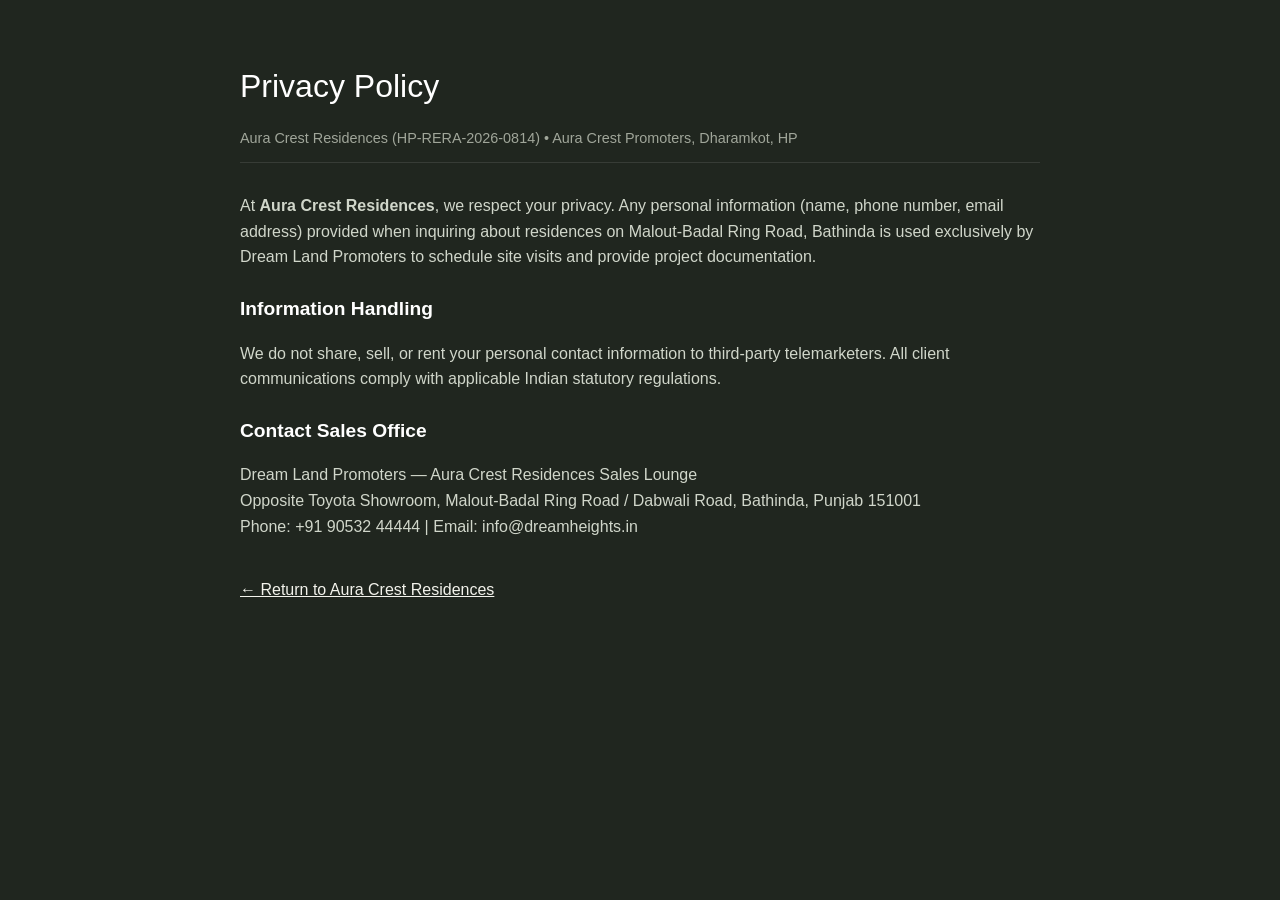
==== privacy.html @ 20ea72bb "feat: authentic luxury architectural residence platform with shifted palette and decoupled assets" ====
<!DOCTYPE html>
<html lang="en">
<head>
  <meta charset="utf-8"/>
  <meta name="viewport" content="width=device-width, initial-scale=1"/>
  <title>Privacy Policy | Aura Crest Residences Bathinda</title>
  <style>
    body { font-family: -apple-system, BlinkMacSystemFont, "Segoe UI", Roboto, sans-serif; background: #20261f; color: #f3f3ec; line-height: 1.6; padding: 40px 20px; max-width: 800px; margin: 0 auto; }
    h1 { color: #fff; font-size: 2rem; margin-bottom: 8px; font-weight: 500; }
    p.sub { color: #a0a69a; font-size: 0.9rem; margin-bottom: 30px; border-bottom: 1px solid rgba(255,255,255,0.1); padding-bottom: 12px; }
    h2 { color: #fff; font-size: 1.2rem; margin-top: 24px; margin-bottom: 8px; }
    p { margin-bottom: 14px; color: #d0d6ca; }
    a.back { display: inline-block; margin-top: 24px; color: #f3f3ec; text-decoration: underline; }
    #cursor-canvas {
      position: fixed !important;
      top: 0 !important;
      left: 0 !important;
      width: 100vw !important;
      height: 100vh !important;
      pointer-events: none !important;
      z-index: 2147483647 !important;
      mix-blend-mode: difference !important;
      display: block !important;
      will-change: transform;
      transform: translateZ(0);
    }
    @media (min-width: 769px) {
      html.has-custom-cursor,
      html.has-custom-cursor body,
      html.has-custom-cursor a,
      html.has-custom-cursor button { cursor: none !important; }
    }
  </style>
</head>
<body>
  <canvas id="cursor-canvas" class="reggae-cursor-canvas js-canvas"></canvas>
  <h1>Privacy Policy</h1>
  <p class="sub">Aura Crest Residences (HP-RERA-2026-0814) • Aura Crest Promoters, Dharamkot, HP</p>
  <p>At <strong>Aura Crest Residences</strong>, we respect your privacy. Any personal information (name, phone number, email address) provided when inquiring about residences on Malout-Badal Ring Road, Bathinda is used exclusively by Dream Land Promoters to schedule site visits and provide project documentation.</p>
  <h2>Information Handling</h2>
  <p>We do not share, sell, or rent your personal contact information to third-party telemarketers. All client communications comply with applicable Indian statutory regulations.</p>
  <h2>Contact Sales Office</h2>
  <p>Dream Land Promoters — Aura Crest Residences Sales Lounge<br>Opposite Toyota Showroom, Malout-Badal Ring Road / Dabwali Road, Bathinda, Punjab 151001<br>Phone: +91 90532 44444 | Email: info@dreamheights.in</p>
  <a href="/" class="back">← Return to Aura Crest Residences</a>
  <script src="/js/gsap.min.js"></script>
  <script src="/js/cursor.js"></script>
</body>
</html>
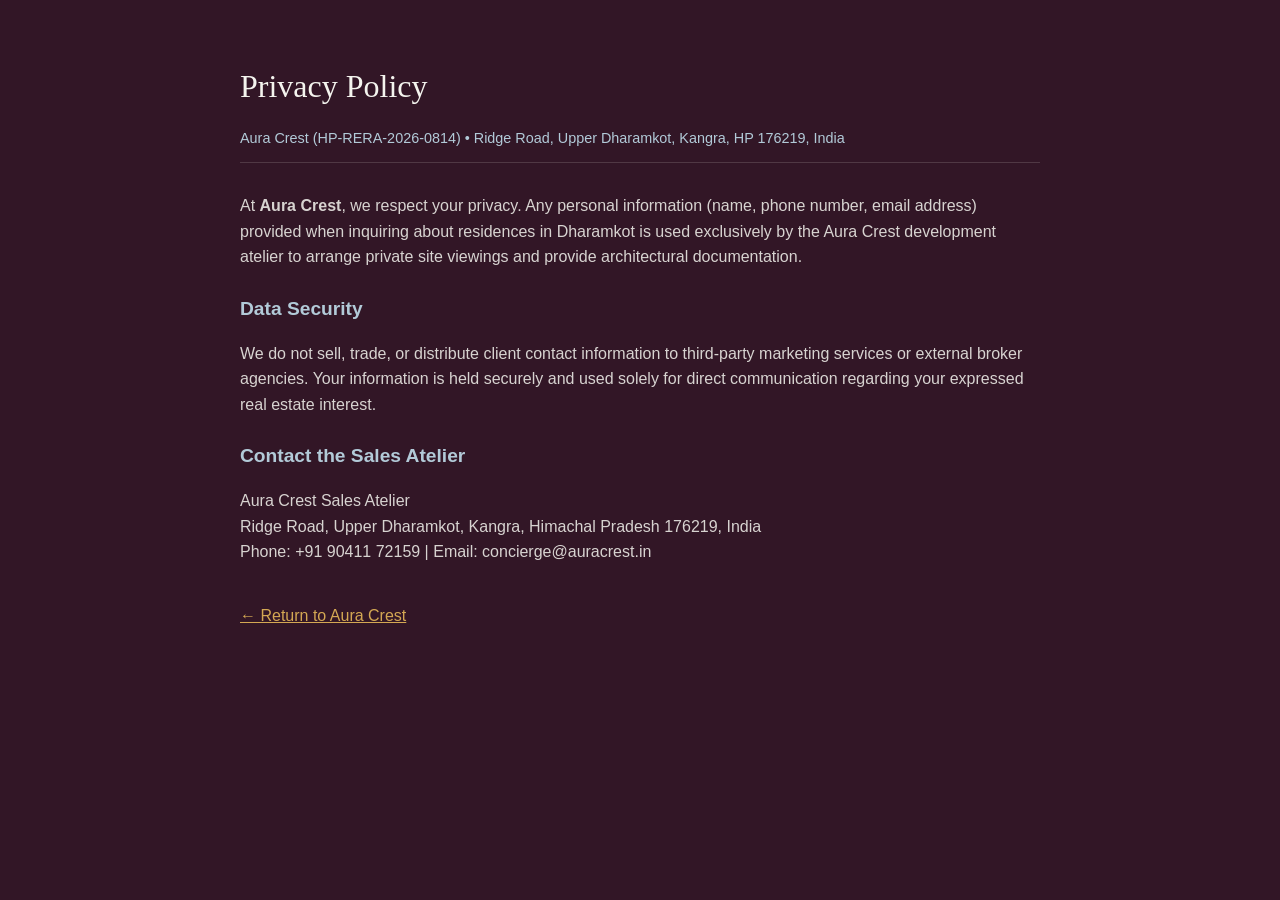
==== commit 225173bf: "feat(brand): shorten logo to Aura Crest, deploy authentic alpha WebP botanical loops & audit color p" ====
--- a/privacy.html
+++ b/privacy.html
@@ -3,46 +3,24 @@
 <head>
   <meta charset="utf-8"/>
   <meta name="viewport" content="width=device-width, initial-scale=1"/>
-  <title>Privacy Policy | Aura Crest Residences Bathinda</title>
+  <title>Privacy Policy | Aura Crest Dharamkot</title>
   <style>
-    body { font-family: -apple-system, BlinkMacSystemFont, "Segoe UI", Roboto, sans-serif; background: #20261f; color: #f3f3ec; line-height: 1.6; padding: 40px 20px; max-width: 800px; margin: 0 auto; }
-    h1 { color: #fff; font-size: 2rem; margin-bottom: 8px; font-weight: 500; }
-    p.sub { color: #a0a69a; font-size: 0.9rem; margin-bottom: 30px; border-bottom: 1px solid rgba(255,255,255,0.1); padding-bottom: 12px; }
-    h2 { color: #fff; font-size: 1.2rem; margin-top: 24px; margin-bottom: 8px; }
-    p { margin-bottom: 14px; color: #d0d6ca; }
-    a.back { display: inline-block; margin-top: 24px; color: #f3f3ec; text-decoration: underline; }
-    #cursor-canvas {
-      position: fixed !important;
-      top: 0 !important;
-      left: 0 !important;
-      width: 100vw !important;
-      height: 100vh !important;
-      pointer-events: none !important;
-      z-index: 2147483647 !important;
-      mix-blend-mode: difference !important;
-      display: block !important;
-      will-change: transform;
-      transform: translateZ(0);
-    }
-    @media (min-width: 769px) {
-      html.has-custom-cursor,
-      html.has-custom-cursor body,
-      html.has-custom-cursor a,
-      html.has-custom-cursor button { cursor: none !important; }
-    }
+    body { font-family: -apple-system, BlinkMacSystemFont, "Segoe UI", Roboto, sans-serif; background: #321626; color: #f4f4ee; line-height: 1.6; padding: 40px 20px; max-width: 800px; margin: 0 auto; }
+    h1 { color: #f4f4ee; font-size: 2rem; margin-bottom: 8px; font-weight: 500; font-family: 'ambroise-francois-std', serif; }
+    p.sub { color: #b2cad8; font-size: 0.9rem; margin-bottom: 30px; border-bottom: 1px solid rgba(244,244,238,0.15); padding-bottom: 12px; }
+    h2 { color: #b2cad8; font-size: 1.2rem; margin-top: 24px; margin-bottom: 8px; }
+    p { margin-bottom: 14px; color: #f4f4eed9; }
+    a.back { display: inline-block; margin-top: 24px; color: #d4a853; text-decoration: underline; }
   </style>
 </head>
 <body>
-  <canvas id="cursor-canvas" class="reggae-cursor-canvas js-canvas"></canvas>
   <h1>Privacy Policy</h1>
-  <p class="sub">Aura Crest Residences (HP-RERA-2026-0814) • Aura Crest Promoters, Dharamkot, HP</p>
-  <p>At <strong>Aura Crest Residences</strong>, we respect your privacy. Any personal information (name, phone number, email address) provided when inquiring about residences on Malout-Badal Ring Road, Bathinda is used exclusively by Dream Land Promoters to schedule site visits and provide project documentation.</p>
-  <h2>Information Handling</h2>
-  <p>We do not share, sell, or rent your personal contact information to third-party telemarketers. All client communications comply with applicable Indian statutory regulations.</p>
-  <h2>Contact Sales Office</h2>
-  <p>Dream Land Promoters — Aura Crest Residences Sales Lounge<br>Opposite Toyota Showroom, Malout-Badal Ring Road / Dabwali Road, Bathinda, Punjab 151001<br>Phone: +91 90532 44444 | Email: info@dreamheights.in</p>
-  <a href="/" class="back">← Return to Aura Crest Residences</a>
-  <script src="/js/gsap.min.js"></script>
-  <script src="/js/cursor.js"></script>
+  <p class="sub">Aura Crest (HP-RERA-2026-0814) • Ridge Road, Upper Dharamkot, Kangra, HP 176219, India</p>
+  <p>At <strong>Aura Crest</strong>, we respect your privacy. Any personal information (name, phone number, email address) provided when inquiring about residences in Dharamkot is used exclusively by the Aura Crest development atelier to arrange private site viewings and provide architectural documentation.</p>
+  <h2>Data Security</h2>
+  <p>We do not sell, trade, or distribute client contact information to third-party marketing services or external broker agencies. Your information is held securely and used solely for direct communication regarding your expressed real estate interest.</p>
+  <h2>Contact the Sales Atelier</h2>
+  <p>Aura Crest Sales Atelier<br>Ridge Road, Upper Dharamkot, Kangra, Himachal Pradesh 176219, India<br>Phone: +91 90411 72159 | Email: concierge@auracrest.in</p>
+  <a href="/" class="back">← Return to Aura Crest</a>
 </body>
-</html>
+</html>
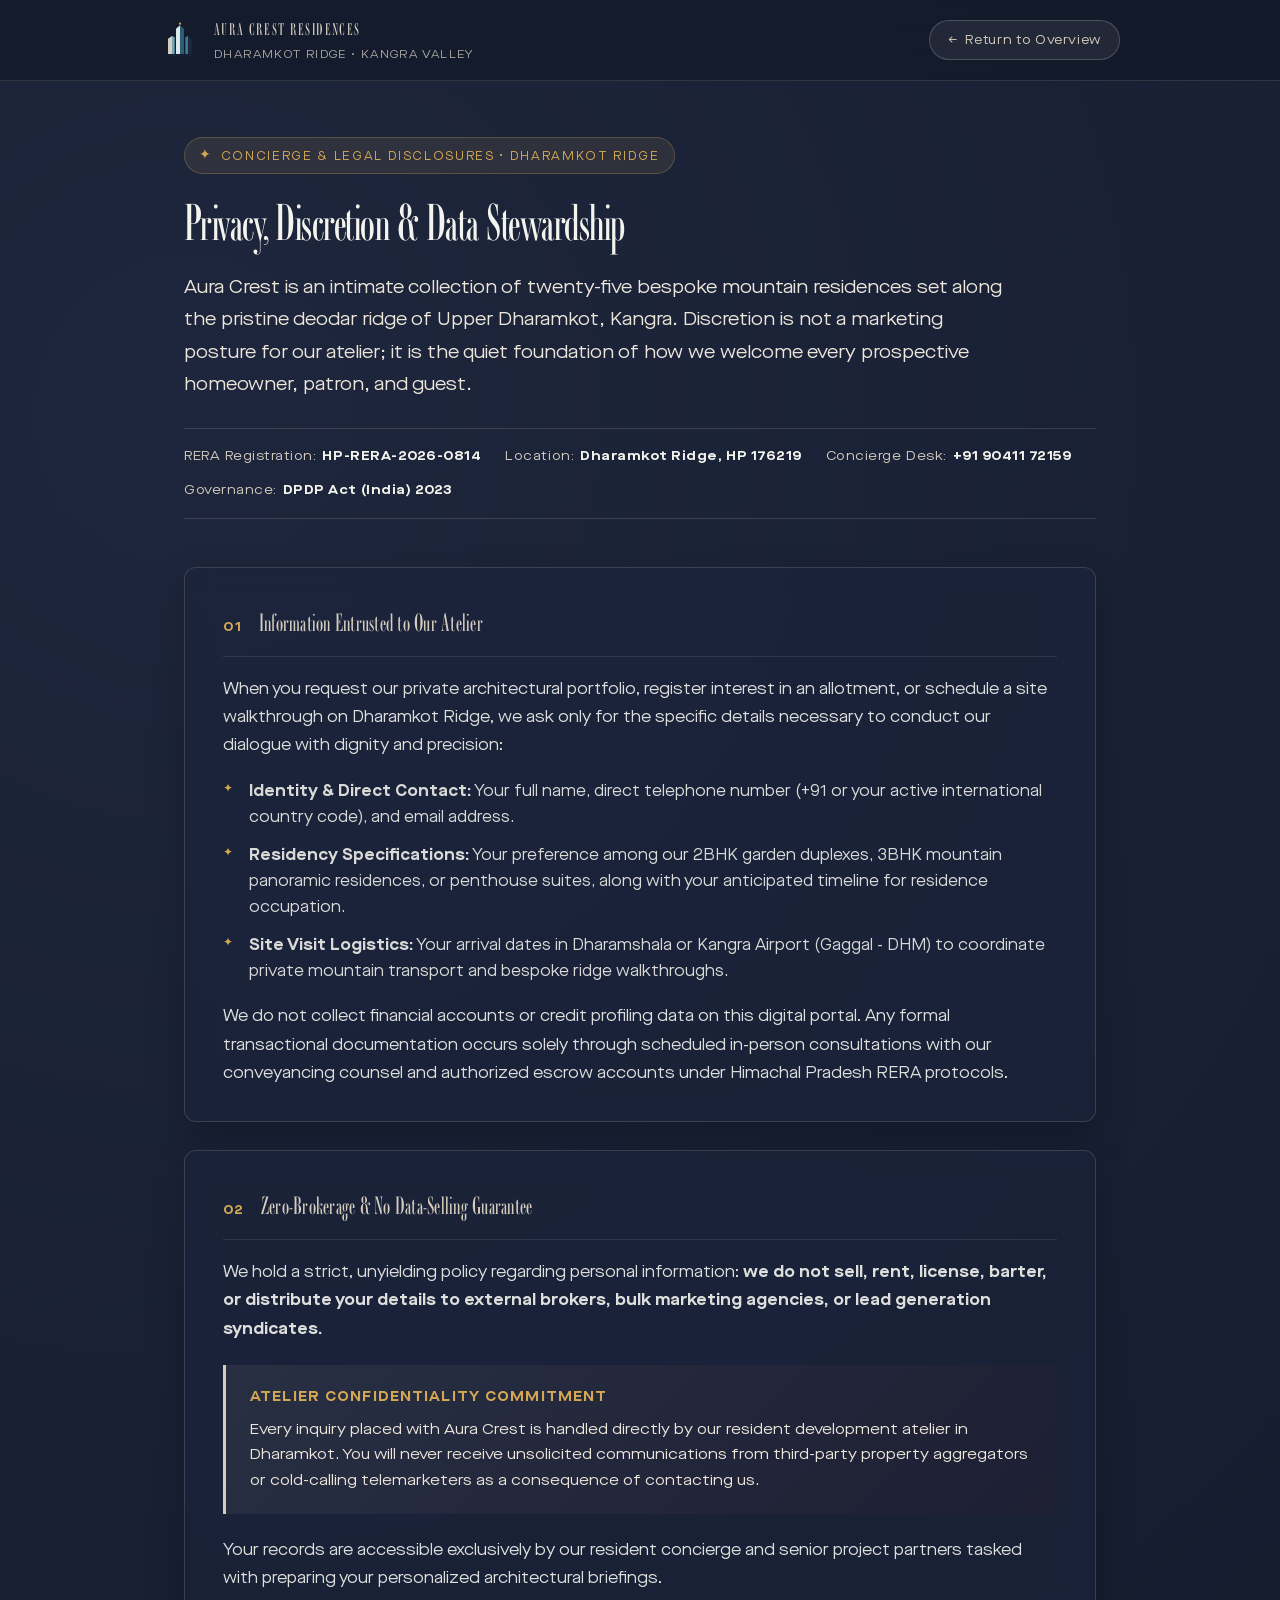
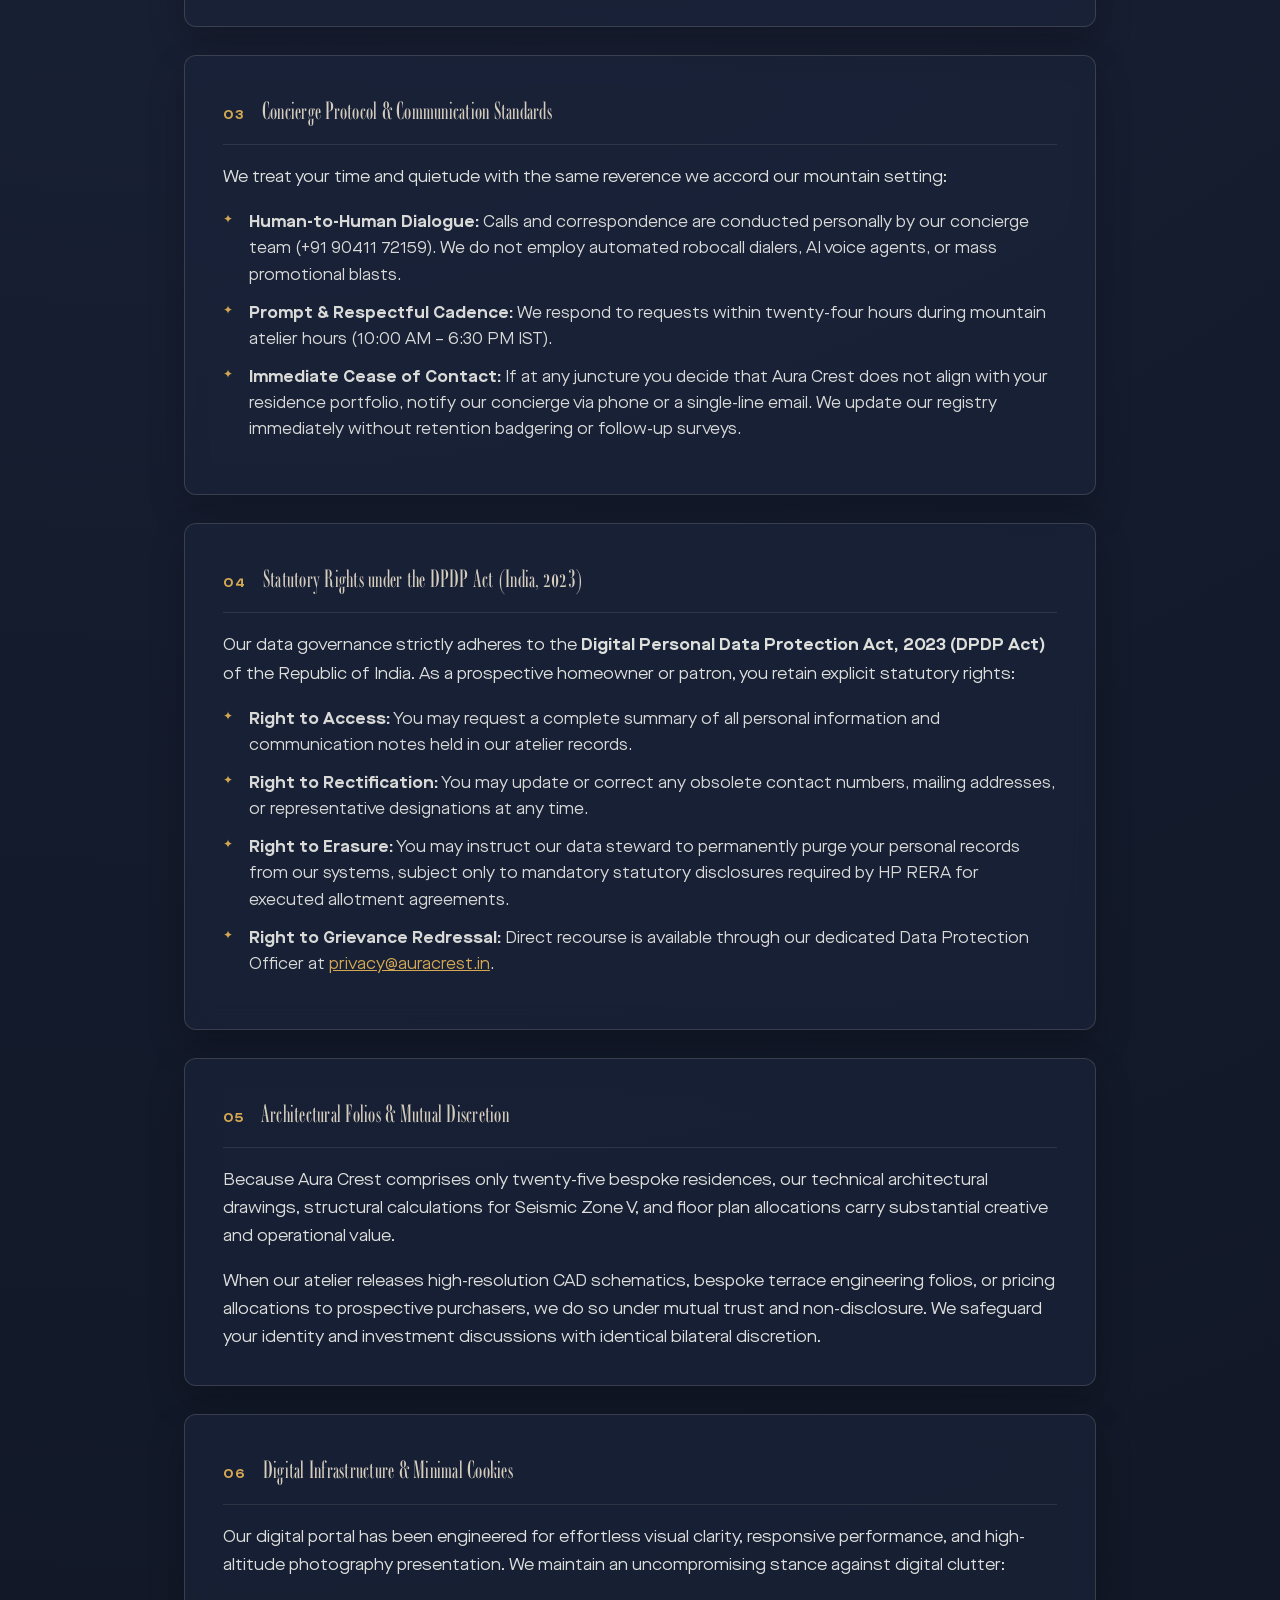
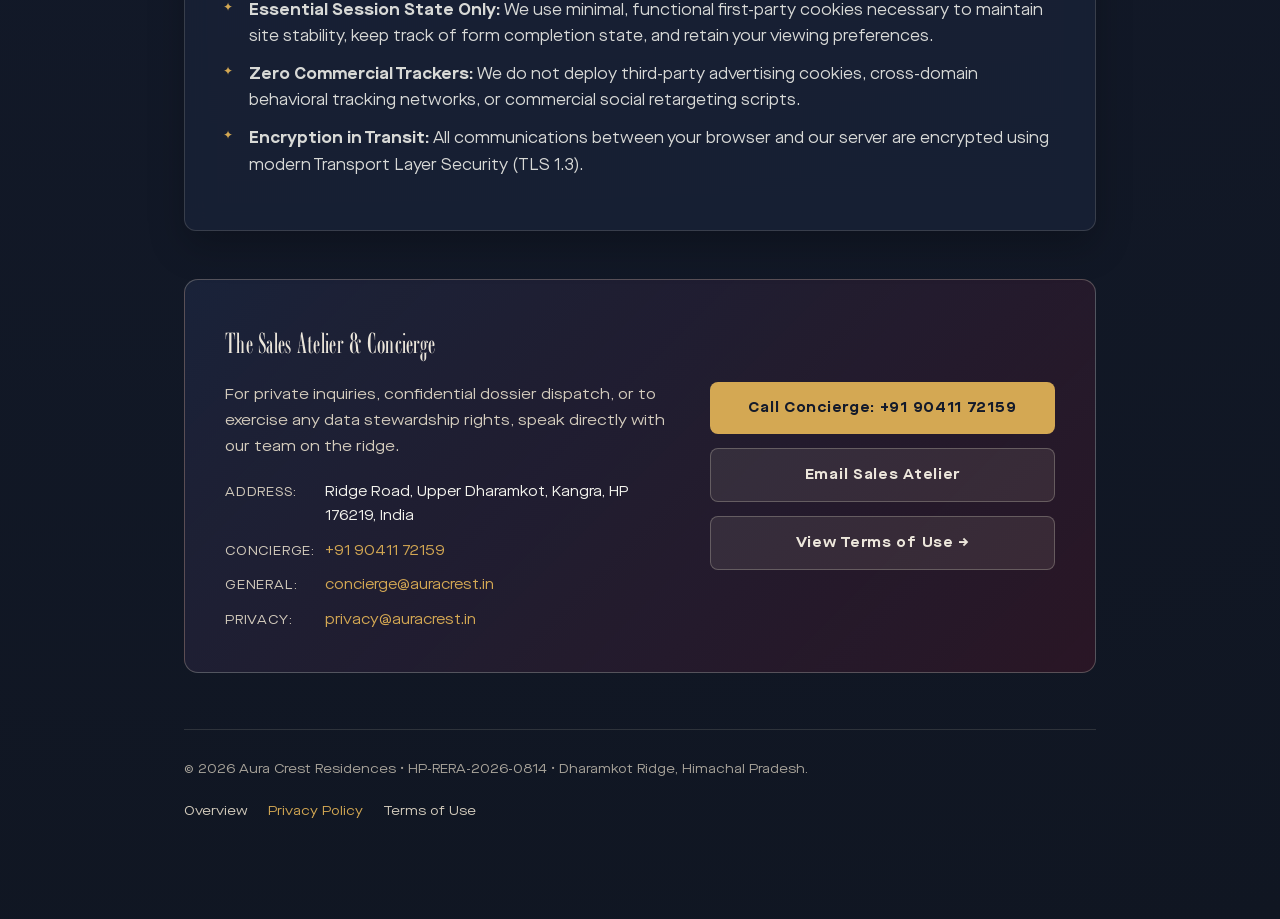
==== commit 53700da4: "feat: complete luxury Himalayan Aura Crest Residences website" ====
--- a/privacy.html
+++ b/privacy.html
@@ -3,24 +3,700 @@
 <head>
   <meta charset="utf-8"/>
   <meta name="viewport" content="width=device-width, initial-scale=1"/>
-  <title>Privacy Policy | Aura Crest Dharamkot</title>
+  <title>Privacy, Discretion & Data Stewardship | Aura Crest Residences Dharamkot</title>
+  <meta name="description" content="Privacy policy, data discretion, and client stewardship guidelines for Aura Crest Residences, Dharamkot Ridge, Kangra District, Himachal Pradesh."/>
+  
   <style>
-    body { font-family: -apple-system, BlinkMacSystemFont, "Segoe UI", Roboto, sans-serif; background: #321626; color: #f4f4ee; line-height: 1.6; padding: 40px 20px; max-width: 800px; margin: 0 auto; }
-    h1 { color: #f4f4ee; font-size: 2rem; margin-bottom: 8px; font-weight: 500; font-family: 'ambroise-francois-std', serif; }
-    p.sub { color: #b2cad8; font-size: 0.9rem; margin-bottom: 30px; border-bottom: 1px solid rgba(244,244,238,0.15); padding-bottom: 12px; }
-    h2 { color: #b2cad8; font-size: 1.2rem; margin-top: 24px; margin-bottom: 8px; }
-    p { margin-bottom: 14px; color: #f4f4eed9; }
-    a.back { display: inline-block; margin-top: 24px; color: #d4a853; text-decoration: underline; }
+    @font-face {
+      font-family: 'ambroise-francois-std';
+      src: url('/fonts/dh-display.woff2') format('woff2'), url('/fonts/dh-display.woff') format('woff');
+      font-weight: 400;
+      font-style: normal;
+      font-display: swap;
+    }
+    @font-face {
+      font-family: 'sloop-script-three';
+      src: url('/fonts/dh-accent.woff2') format('woff2'), url('/fonts/dh-accent.woff') format('woff');
+      font-weight: 400;
+      font-style: normal;
+      font-display: swap;
+    }
+    @font-face {
+      font-family: 'Maison Neue Extended';
+      src: url('/fonts/MaisonNeueExt-Book.woff2') format('woff2');
+      font-weight: 400;
+      font-style: normal;
+      font-display: swap;
+    }
+    @font-face {
+      font-family: 'Maison Neue Extended';
+      src: url('/fonts/MaisonNeueExt-Bold.woff2') format('woff2');
+      font-weight: 700;
+      font-style: normal;
+      font-display: swap;
+    }
+
+    :root {
+      --bg-midnight: #131A2B;
+      --bg-wine: #321626;
+      --stone-cashmere: #D4CCBD;
+      --stone-cashmere-light: #ECE6DB;
+      --gold-dawn: #D4A853;
+      --text-white: #F4F4EE;
+      --text-muted: rgba(212, 204, 189, 0.78);
+      --card-bg: rgba(27, 36, 59, 0.65);
+      --card-border: rgba(212, 204, 189, 0.18);
+    }
+
+    * {
+      box-sizing: border-box;
+      margin: 0;
+      padding: 0;
+    }
+
+    body {
+      font-family: 'Maison Neue Extended', -apple-system, BlinkMacSystemFont, "Segoe UI", Roboto, sans-serif;
+      background: radial-gradient(circle at 15% 10%, #1e263d 0%, #131A2B 55%, #101622 100%),
+                  radial-gradient(circle at 85% 90%, rgba(50, 22, 38, 0.45) 0%, transparent 60%);
+      background-color: var(--bg-midnight);
+      color: var(--text-white);
+      line-height: 1.7;
+      min-height: 100vh;
+      padding: 0;
+      -webkit-font-smoothing: antialiased;
+    }
+
+    /* Top Navigation Header */
+    .top-header {
+      position: sticky;
+      top: 0;
+      z-index: 100;
+      backdrop-filter: blur(16px);
+      -webkit-backdrop-filter: blur(16px);
+      background: rgba(19, 26, 43, 0.82);
+      border-bottom: 1px solid rgba(212, 204, 189, 0.15);
+      padding: 16px 24px;
+    }
+
+    .top-header_inner {
+      max-width: 960px;
+      margin: 0 auto;
+      display: flex;
+      justify-content: space-between;
+      align-items: center;
+    }
+
+    .brand-group {
+      display: flex;
+      align-items: center;
+      gap: 14px;
+      text-decoration: none;
+      color: var(--text-white);
+    }
+
+    .brand-group:hover .brand-title {
+      color: var(--gold-dawn);
+    }
+
+    .emblem-svg {
+      width: 40px;
+      height: 40px;
+      flex-shrink: 0;
+    }
+
+    .brand-meta {
+      display: flex;
+      flex-direction: column;
+    }
+
+    .brand-title {
+      font-family: 'ambroise-francois-std', serif;
+      font-size: 1.05rem;
+      letter-spacing: 0.08em;
+      text-transform: uppercase;
+      color: var(--stone-cashmere);
+      transition: color 0.25s ease;
+    }
+
+    .brand-sub {
+      font-size: 0.72rem;
+      letter-spacing: 0.12em;
+      text-transform: uppercase;
+      color: var(--text-muted);
+    }
+
+    .nav-back-btn {
+      display: inline-flex;
+      align-items: center;
+      gap: 8px;
+      padding: 8px 18px;
+      border-radius: 999px;
+      font-size: 0.8rem;
+      letter-spacing: 0.05em;
+      color: var(--stone-cashmere);
+      background: rgba(212, 204, 189, 0.08);
+      border: 1px solid rgba(212, 204, 189, 0.25);
+      text-decoration: none;
+      transition: all 0.25s ease;
+    }
+
+    .nav-back-btn:hover {
+      background: rgba(212, 204, 189, 0.18);
+      border-color: var(--stone-cashmere);
+      color: #fff;
+      transform: translateX(-2px);
+    }
+
+    /* Main Container */
+    .container {
+      max-width: 960px;
+      margin: 0 auto;
+      padding: 56px 24px 96px;
+    }
+
+    /* Hero Section */
+    .hero-meta-badge {
+      display: inline-flex;
+      align-items: center;
+      gap: 8px;
+      font-size: 0.74rem;
+      letter-spacing: 0.14em;
+      text-transform: uppercase;
+      color: var(--gold-dawn);
+      background: rgba(212, 168, 83, 0.1);
+      border: 1px solid rgba(212, 168, 83, 0.28);
+      padding: 6px 14px;
+      border-radius: 999px;
+      margin-bottom: 20px;
+    }
+
+    .hero-meta-badge::before {
+      content: "✦";
+      font-size: 0.85rem;
+      color: var(--gold-dawn);
+    }
+
+    h1 {
+      font-family: 'ambroise-francois-std', serif;
+      font-size: clamp(2.2rem, 5vw, 3.2rem);
+      font-weight: 400;
+      color: var(--text-white);
+      line-height: 1.15;
+      letter-spacing: -0.01em;
+      margin-bottom: 18px;
+    }
+
+    .hero-preamble {
+      font-size: 1.12rem;
+      line-height: 1.8;
+      color: var(--stone-cashmere-light);
+      max-width: 820px;
+      margin-bottom: 28px;
+    }
+
+    .meta-ribbon {
+      display: flex;
+      flex-wrap: wrap;
+      gap: 12px 24px;
+      font-size: 0.82rem;
+      letter-spacing: 0.04em;
+      color: var(--stone-cashmere);
+      border-top: 1px solid rgba(212, 204, 189, 0.18);
+      border-bottom: 1px solid rgba(212, 204, 189, 0.18);
+      padding: 16px 0;
+      margin-bottom: 48px;
+    }
+
+    .meta-ribbon-item {
+      display: flex;
+      align-items: center;
+      gap: 6px;
+    }
+
+    .meta-ribbon-item strong {
+      color: var(--text-white);
+      font-weight: 600;
+    }
+
+    /* Section Cards */
+    .policy-card {
+      background: var(--card-bg);
+      border: 1px solid var(--card-border);
+      border-radius: 12px;
+      padding: 34px 38px;
+      margin-bottom: 28px;
+      backdrop-filter: blur(12px);
+      -webkit-backdrop-filter: blur(12px);
+      box-shadow: 0 16px 36px rgba(0, 0, 0, 0.22);
+      transition: border-color 0.3s ease;
+    }
+
+    .policy-card:hover {
+      border-color: rgba(212, 204, 189, 0.35);
+    }
+
+    .card-header {
+      display: flex;
+      align-items: baseline;
+      gap: 16px;
+      margin-bottom: 18px;
+      padding-bottom: 12px;
+      border-bottom: 1px solid rgba(212, 204, 189, 0.12);
+    }
+
+    .card-number {
+      font-size: 0.82rem;
+      letter-spacing: 0.15em;
+      color: var(--gold-dawn);
+      font-weight: 700;
+    }
+
+    h2 {
+      font-family: 'ambroise-francois-std', serif;
+      font-size: 1.55rem;
+      color: var(--stone-cashmere);
+      font-weight: 400;
+      letter-spacing: 0.01em;
+    }
+
+    p {
+      font-size: 0.98rem;
+      line-height: 1.8;
+      color: rgba(244, 244, 238, 0.9);
+      margin-bottom: 16px;
+    }
+
+    p:last-child {
+      margin-bottom: 0;
+    }
+
+    /* Callouts & Highlights */
+    .callout {
+      background: linear-gradient(135deg, rgba(212, 204, 189, 0.08) 0%, rgba(50, 22, 38, 0.2) 100%);
+      border-left: 3px solid var(--stone-cashmere);
+      border-radius: 0 8px 8px 0;
+      padding: 20px 24px;
+      margin: 22px 0;
+    }
+
+    .callout-title {
+      font-size: 0.88rem;
+      letter-spacing: 0.08em;
+      text-transform: uppercase;
+      color: var(--gold-dawn);
+      margin-bottom: 8px;
+      font-weight: 600;
+    }
+
+    .callout p {
+      color: var(--stone-cashmere-light);
+      font-size: 0.94rem;
+      line-height: 1.7;
+    }
+
+    /* Bullet List */
+    .custom-list {
+      list-style: none;
+      margin: 18px 0;
+      display: flex;
+      flex-direction: column;
+      gap: 12px;
+    }
+
+    .custom-list li {
+      position: relative;
+      padding-left: 26px;
+      font-size: 0.96rem;
+      line-height: 1.7;
+      color: rgba(244, 244, 238, 0.88);
+    }
+
+    .custom-list li::before {
+      content: "✦";
+      position: absolute;
+      left: 0;
+      top: 0;
+      font-size: 0.78rem;
+      color: var(--gold-dawn);
+      line-height: 1.7;
+    }
+
+    /* Atelier Concierge Box */
+    .concierge-box {
+      background: linear-gradient(135deg, rgba(27, 36, 59, 0.9) 0%, rgba(50, 22, 38, 0.75) 100%);
+      border: 1px solid rgba(212, 204, 189, 0.3);
+      border-radius: 14px;
+      padding: 40px;
+      margin-top: 48px;
+      display: grid;
+      grid-template-columns: 1.3fr 1fr;
+      gap: 36px;
+      align-items: center;
+    }
+
+    .concierge-title {
+      font-family: 'ambroise-francois-std', serif;
+      font-size: 1.8rem;
+      color: var(--stone-cashmere-light);
+      margin-bottom: 12px;
+      font-weight: 400;
+    }
+
+    .concierge-desc {
+      font-size: 0.94rem;
+      line-height: 1.75;
+      color: var(--stone-cashmere);
+      margin-bottom: 20px;
+    }
+
+    .contact-details {
+      display: flex;
+      flex-direction: column;
+      gap: 10px;
+      font-size: 0.9rem;
+      color: var(--text-white);
+    }
+
+    .contact-line {
+      display: flex;
+      align-items: baseline;
+      gap: 10px;
+    }
+
+    .contact-label {
+      color: var(--stone-cashmere);
+      font-size: 0.82rem;
+      letter-spacing: 0.06em;
+      text-transform: uppercase;
+      min-width: 90px;
+    }
+
+    .contact-link {
+      color: var(--gold-dawn);
+      text-decoration: none;
+      font-weight: 500;
+      transition: color 0.2s ease;
+    }
+
+    .contact-link:hover {
+      color: #fff;
+      text-decoration: underline;
+    }
+
+    .concierge-actions {
+      display: flex;
+      flex-direction: column;
+      gap: 14px;
+    }
+
+    .action-btn {
+      display: inline-flex;
+      align-items: center;
+      justify-content: center;
+      gap: 10px;
+      padding: 14px 24px;
+      border-radius: 8px;
+      font-size: 0.88rem;
+      letter-spacing: 0.05em;
+      text-decoration: none;
+      font-weight: 600;
+      transition: all 0.25s ease;
+      text-align: center;
+    }
+
+    .action-btn.primary {
+      background: var(--gold-dawn);
+      color: #131A2B;
+    }
+
+    .action-btn.primary:hover {
+      background: #e2b963;
+      transform: translateY(-2px);
+      box-shadow: 0 8px 20px rgba(212, 168, 83, 0.25);
+    }
+
+    .action-btn.secondary {
+      background: rgba(212, 204, 189, 0.1);
+      border: 1px solid rgba(212, 204, 189, 0.3);
+      color: var(--stone-cashmere-light);
+    }
+
+    .action-btn.secondary:hover {
+      background: rgba(212, 204, 189, 0.2);
+      border-color: var(--stone-cashmere);
+      color: #fff;
+      transform: translateY(-2px);
+    }
+
+    /* Page Footer */
+    .page-footer {
+      margin-top: 56px;
+      padding-top: 28px;
+      border-top: 1px solid rgba(212, 204, 189, 0.15);
+      display: flex;
+      justify-content: space-between;
+      align-items: center;
+      flex-wrap: wrap;
+      gap: 20px;
+      font-size: 0.82rem;
+      color: var(--text-muted);
+    }
+
+    .footer-links {
+      display: flex;
+      gap: 20px;
+    }
+
+    .footer-links a {
+      color: var(--stone-cashmere);
+      text-decoration: none;
+      transition: color 0.2s ease;
+    }
+
+    .footer-links a:hover {
+      color: var(--gold-dawn);
+    }
+
+    /* Responsive */
+    @media (max-width: 768px) {
+      .container {
+        padding: 36px 18px 64px;
+      }
+      .policy-card {
+        padding: 24px 20px;
+      }
+      .concierge-box {
+        grid-template-columns: 1fr;
+        padding: 28px 22px;
+        gap: 28px;
+      }
+      .top-header {
+        padding: 12px 16px;
+      }
+      .brand-sub {
+        display: none;
+      }
+    }
   </style>
 </head>
 <body>
-  <h1>Privacy Policy</h1>
-  <p class="sub">Aura Crest (HP-RERA-2026-0814) • Ridge Road, Upper Dharamkot, Kangra, HP 176219, India</p>
-  <p>At <strong>Aura Crest</strong>, we respect your privacy. Any personal information (name, phone number, email address) provided when inquiring about residences in Dharamkot is used exclusively by the Aura Crest development atelier to arrange private site viewings and provide architectural documentation.</p>
-  <h2>Data Security</h2>
-  <p>We do not sell, trade, or distribute client contact information to third-party marketing services or external broker agencies. Your information is held securely and used solely for direct communication regarding your expressed real estate interest.</p>
-  <h2>Contact the Sales Atelier</h2>
-  <p>Aura Crest Sales Atelier<br>Ridge Road, Upper Dharamkot, Kangra, Himachal Pradesh 176219, India<br>Phone: +91 90411 72159 | Email: concierge@auracrest.in</p>
-  <a href="/" class="back">← Return to Aura Crest</a>
+
+  <!-- Sticky Top Navigation -->
+  <header class="top-header">
+    <div class="top-header_inner">
+      <a href="/" class="brand-group" aria-label="Return to Aura Crest Residences">
+        <svg class="emblem-svg" viewBox="0 0 120 120" fill="none" xmlns="http://www.w3.org/2000/svg">
+          <!-- Aura Crest Architectural Colonnade & Peak Symbol -->
+          <polygon points="24,102 24,56 36,48 36,102" fill="#D4CCBD" />
+          <polygon points="36,102 36,48 44,52 44,102" fill="#6FA8B6" />
+          <polygon points="48,102 48,26 60,16 60,102" fill="#D9E8EC" />
+          <polygon points="60,16 72,26 72,102 60,102" fill="#2A5B72" />
+          <polygon points="76,102 76,52 84,48 84,102" fill="#3B7D96" />
+          <polygon points="84,102 84,48 96,56 96,102" fill="#1B243B" />
+          <line x1="30" y1="64" x2="30" y2="96" stroke="#ffffff" stroke-width="1" stroke-opacity="0.4" />
+          <line x1="54" y1="38" x2="54" y2="96" stroke="#ffffff" stroke-width="1.2" stroke-opacity="0.5" />
+          <line x1="66" y1="38" x2="66" y2="96" stroke="#ffffff" stroke-width="1.2" stroke-opacity="0.2" />
+          <line x1="90" y1="64" x2="90" y2="96" stroke="#ffffff" stroke-width="1" stroke-opacity="0.2" />
+          <rect x="20" y="104" width="80" height="3.5" rx="1" fill="#1B243B" />
+          <polygon points="60,6 63.5,11 60,16 56.5,11" fill="#D4A853" />
+        </svg>
+        <div class="brand-meta">
+          <span class="brand-title">Aura Crest Residences</span>
+          <span class="brand-sub">Dharamkot Ridge • Kangra Valley</span>
+        </div>
+      </a>
+      <a href="/" class="nav-back-btn">
+        <span>←</span> Return to Overview
+      </a>
+    </div>
+  </header>
+
+  <!-- Main Content -->
+  <main class="container">
+    
+    <!-- Hero Header -->
+    <section>
+      <div class="hero-meta-badge">Concierge & Legal Disclosures • Dharamkot Ridge</div>
+      <h1>Privacy, Discretion & Data Stewardship</h1>
+      <p class="hero-preamble">
+        Aura Crest is an intimate collection of twenty-five bespoke mountain residences set along the pristine deodar ridge of Upper Dharamkot, Kangra. Discretion is not a marketing posture for our atelier; it is the quiet foundation of how we welcome every prospective homeowner, patron, and guest.
+      </p>
+
+      <div class="meta-ribbon">
+        <div class="meta-ribbon-item">
+          <span>RERA Registration:</span>
+          <strong>HP-RERA-2026-0814</strong>
+        </div>
+        <div class="meta-ribbon-item">
+          <span>Location:</span>
+          <strong>Dharamkot Ridge, HP 176219</strong>
+        </div>
+        <div class="meta-ribbon-item">
+          <span>Concierge Desk:</span>
+          <strong>+91 90411 72159</strong>
+        </div>
+        <div class="meta-ribbon-item">
+          <span>Governance:</span>
+          <strong>DPDP Act (India) 2023</strong>
+        </div>
+      </div>
+    </section>
+
+    <!-- Section 01 -->
+    <article class="policy-card">
+      <div class="card-header">
+        <span class="card-number">01</span>
+        <h2>Information Entrusted to Our Atelier</h2>
+      </div>
+      <p>
+        When you request our private architectural portfolio, register interest in an allotment, or schedule a site walkthrough on Dharamkot Ridge, we ask only for the specific details necessary to conduct our dialogue with dignity and precision:
+      </p>
+      <ul class="custom-list">
+        <li><strong>Identity & Direct Contact:</strong> Your full name, direct telephone number (+91 or your active international country code), and email address.</li>
+        <li><strong>Residency Specifications:</strong> Your preference among our 2BHK garden duplexes, 3BHK mountain panoramic residences, or penthouse suites, along with your anticipated timeline for residence occupation.</li>
+        <li><strong>Site Visit Logistics:</strong> Your arrival dates in Dharamshala or Kangra Airport (Gaggal - DHM) to coordinate private mountain transport and bespoke ridge walkthroughs.</li>
+      </ul>
+      <p>
+        We do not collect financial accounts or credit profiling data on this digital portal. Any formal transactional documentation occurs solely through scheduled in-person consultations with our conveyancing counsel and authorized escrow accounts under Himachal Pradesh RERA protocols.
+      </p>
+    </article>
+
+    <!-- Section 02 -->
+    <article class="policy-card">
+      <div class="card-header">
+        <span class="card-number">02</span>
+        <h2>Zero-Brokerage & No Data-Selling Guarantee</h2>
+      </div>
+      <p>
+        We hold a strict, unyielding policy regarding personal information: <strong>we do not sell, rent, license, barter, or distribute your details to external brokers, bulk marketing agencies, or lead generation syndicates.</strong>
+      </p>
+      <div class="callout">
+        <div class="callout-title">Atelier Confidentiality Commitment</div>
+        <p>
+          Every inquiry placed with Aura Crest is handled directly by our resident development atelier in Dharamkot. You will never receive unsolicited communications from third-party property aggregators or cold-calling telemarketers as a consequence of contacting us.
+        </p>
+      </div>
+      <p>
+        Your records are accessible exclusively by our resident concierge and senior project partners tasked with preparing your personalized architectural briefings.
+      </p>
+    </article>
+
+    <!-- Section 03 -->
+    <article class="policy-card">
+      <div class="card-header">
+        <span class="card-number">03</span>
+        <h2>Concierge Protocol & Communication Standards</h2>
+      </div>
+      <p>
+        We treat your time and quietude with the same reverence we accord our mountain setting:
+      </p>
+      <ul class="custom-list">
+        <li><strong>Human-to-Human Dialogue:</strong> Calls and correspondence are conducted personally by our concierge team (+91 90411 72159). We do not employ automated robocall dialers, AI voice agents, or mass promotional blasts.</li>
+        <li><strong>Prompt & Respectful Cadence:</strong> We respond to requests within twenty-four hours during mountain atelier hours (10:00 AM – 6:30 PM IST).</li>
+        <li><strong>Immediate Cease of Contact:</strong> If at any juncture you decide that Aura Crest does not align with your residence portfolio, notify our concierge via phone or a single-line email. We update our registry immediately without retention badgering or follow-up surveys.</li>
+      </ul>
+    </article>
+
+    <!-- Section 04 -->
+    <article class="policy-card">
+      <div class="card-header">
+        <span class="card-number">04</span>
+        <h2>Statutory Rights under the DPDP Act (India, 2023)</h2>
+      </div>
+      <p>
+        Our data governance strictly adheres to the <strong>Digital Personal Data Protection Act, 2023 (DPDP Act)</strong> of the Republic of India. As a prospective homeowner or patron, you retain explicit statutory rights:
+      </p>
+      <ul class="custom-list">
+        <li><strong>Right to Access:</strong> You may request a complete summary of all personal information and communication notes held in our atelier records.</li>
+        <li><strong>Right to Rectification:</strong> You may update or correct any obsolete contact numbers, mailing addresses, or representative designations at any time.</li>
+        <li><strong>Right to Erasure:</strong> You may instruct our data steward to permanently purge your personal records from our systems, subject only to mandatory statutory disclosures required by HP RERA for executed allotment agreements.</li>
+        <li><strong>Right to Grievance Redressal:</strong> Direct recourse is available through our dedicated Data Protection Officer at <a href="mailto:privacy@auracrest.in" style="color: var(--gold-dawn);">privacy@auracrest.in</a>.</li>
+      </ul>
+    </article>
+
+    <!-- Section 05 -->
+    <article class="policy-card">
+      <div class="card-header">
+        <span class="card-number">05</span>
+        <h2>Architectural Folios & Mutual Discretion</h2>
+      </div>
+      <p>
+        Because Aura Crest comprises only twenty-five bespoke residences, our technical architectural drawings, structural calculations for Seismic Zone V, and floor plan allocations carry substantial creative and operational value.
+      </p>
+      <p>
+        When our atelier releases high-resolution CAD schematics, bespoke terrace engineering folios, or pricing allocations to prospective purchasers, we do so under mutual trust and non-disclosure. We safeguard your identity and investment discussions with identical bilateral discretion.
+      </p>
+    </article>
+
+    <!-- Section 06 -->
+    <article class="policy-card">
+      <div class="card-header">
+        <span class="card-number">06</span>
+        <h2>Digital Infrastructure & Minimal Cookies</h2>
+      </div>
+      <p>
+        Our digital portal has been engineered for effortless visual clarity, responsive performance, and high-altitude photography presentation. We maintain an uncompromising stance against digital clutter:
+      </p>
+      <ul class="custom-list">
+        <li><strong>Essential Session State Only:</strong> We use minimal, functional first-party cookies necessary to maintain site stability, keep track of form completion state, and retain your viewing preferences.</li>
+        <li><strong>Zero Commercial Trackers:</strong> We do not deploy third-party advertising cookies, cross-domain behavioral tracking networks, or commercial social retargeting scripts.</li>
+        <li><strong>Encryption in Transit:</strong> All communications between your browser and our server are encrypted using modern Transport Layer Security (TLS 1.3).</li>
+      </ul>
+    </article>
+
+    <!-- Concierge Atelier Box -->
+    <section class="concierge-box">
+      <div>
+        <h2 class="concierge-title">The Sales Atelier & Concierge</h2>
+        <p class="concierge-desc">
+          For private inquiries, confidential dossier dispatch, or to exercise any data stewardship rights, speak directly with our team on the ridge.
+        </p>
+        <div class="contact-details">
+          <div class="contact-line">
+            <span class="contact-label">Address:</span>
+            <span>Ridge Road, Upper Dharamkot, Kangra, HP 176219, India</span>
+          </div>
+          <div class="contact-line">
+            <span class="contact-label">Concierge:</span>
+            <a href="tel:+919041172159" class="contact-link">+91 90411 72159</a>
+          </div>
+          <div class="contact-line">
+            <span class="contact-label">General:</span>
+            <a href="mailto:concierge@auracrest.in" class="contact-link">concierge@auracrest.in</a>
+          </div>
+          <div class="contact-line">
+            <span class="contact-label">Privacy:</span>
+            <a href="mailto:privacy@auracrest.in" class="contact-link">privacy@auracrest.in</a>
+          </div>
+        </div>
+      </div>
+
+      <div class="concierge-actions">
+        <a href="tel:+919041172159" class="action-btn primary">
+          <span>Call Concierge: +91 90411 72159</span>
+        </a>
+        <a href="mailto:concierge@auracrest.in" class="action-btn secondary">
+          <span>Email Sales Atelier</span>
+        </a>
+        <a href="/terms.html" class="action-btn secondary">
+          <span>View Terms of Use →</span>
+        </a>
+      </div>
+    </section>
+
+    <!-- Footer -->
+    <footer class="page-footer">
+      <div>
+        © 2026 Aura Crest Residences • HP-RERA-2026-0814 • Dharamkot Ridge, Himachal Pradesh.
+      </div>
+      <div class="footer-links">
+        <a href="/">Overview</a>
+        <a href="/privacy.html" style="color: var(--gold-dawn);">Privacy Policy</a>
+        <a href="/terms.html">Terms of Use</a>
+      </div>
+    </footer>
+
+  </main>
+
 </body>
 </html>
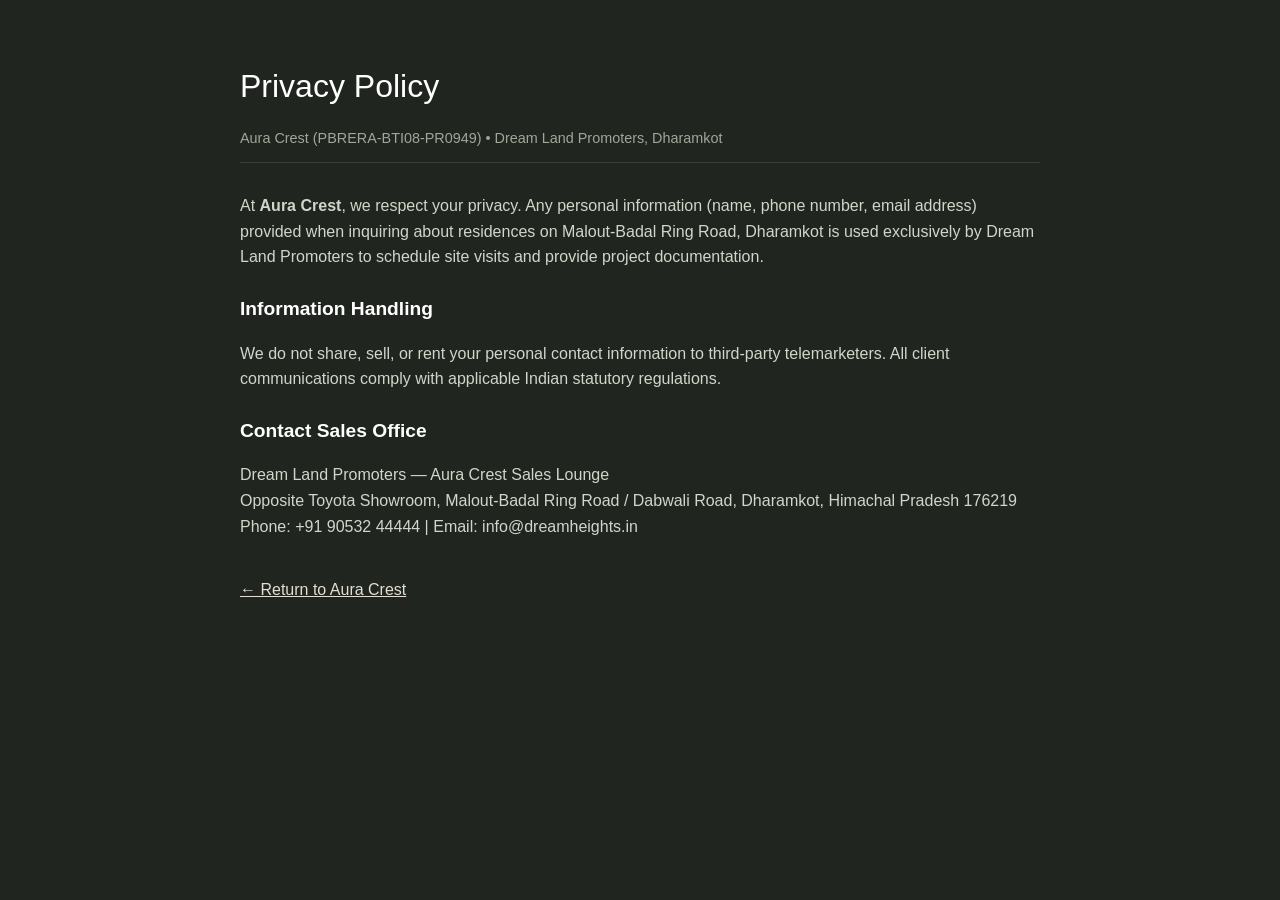
==== commit a9fee522: "feat(auracrest): replace images with aura crest assets, apply hex palette, remove videos & update br" ====
--- a/privacy.html
+++ b/privacy.html
@@ -3,700 +3,46 @@
 <head>
   <meta charset="utf-8"/>
   <meta name="viewport" content="width=device-width, initial-scale=1"/>
-  <title>Privacy, Discretion & Data Stewardship | Aura Crest Residences Dharamkot</title>
-  <meta name="description" content="Privacy policy, data discretion, and client stewardship guidelines for Aura Crest Residences, Dharamkot Ridge, Kangra District, Himachal Pradesh."/>
-  
+  <title>Privacy Policy | Aura Crest Dharamkot</title>
   <style>
-    @font-face {
-      font-family: 'ambroise-francois-std';
-      src: url('/fonts/dh-display.woff2') format('woff2'), url('/fonts/dh-display.woff') format('woff');
-      font-weight: 400;
-      font-style: normal;
-      font-display: swap;
+    body { font-family: -apple-system, BlinkMacSystemFont, "Segoe UI", Roboto, sans-serif; background: #20261f; color: #E4DED3; line-height: 1.6; padding: 40px 20px; max-width: 800px; margin: 0 auto; }
+    h1 { color: #fff; font-size: 2rem; margin-bottom: 8px; font-weight: 500; }
+    p.sub { color: #a0a69a; font-size: 0.9rem; margin-bottom: 30px; border-bottom: 1px solid rgba(255,255,255,0.1); padding-bottom: 12px; }
+    h2 { color: #fff; font-size: 1.2rem; margin-top: 24px; margin-bottom: 8px; }
+    p { margin-bottom: 14px; color: #d0d6ca; }
+    a.back { display: inline-block; margin-top: 24px; color: #E4DED3; text-decoration: underline; }
+    #cursor-canvas {
+      position: fixed !important;
+      top: 0 !important;
+      left: 0 !important;
+      width: 100vw !important;
+      height: 100vh !important;
+      pointer-events: none !important;
+      z-index: 2147483647 !important;
+      mix-blend-mode: difference !important;
+      display: block !important;
+      will-change: transform;
+      transform: translateZ(0);
     }
-    @font-face {
-      font-family: 'sloop-script-three';
-      src: url('/fonts/dh-accent.woff2') format('woff2'), url('/fonts/dh-accent.woff') format('woff');
-      font-weight: 400;
-      font-style: normal;
-      font-display: swap;
-    }
-    @font-face {
-      font-family: 'Maison Neue Extended';
-      src: url('/fonts/MaisonNeueExt-Book.woff2') format('woff2');
-      font-weight: 400;
-      font-style: normal;
-      font-display: swap;
-    }
-    @font-face {
-      font-family: 'Maison Neue Extended';
-      src: url('/fonts/MaisonNeueExt-Bold.woff2') format('woff2');
-      font-weight: 700;
-      font-style: normal;
-      font-display: swap;
-    }
-
-    :root {
-      --bg-midnight: #131A2B;
-      --bg-wine: #321626;
-      --stone-cashmere: #D4CCBD;
-      --stone-cashmere-light: #ECE6DB;
-      --gold-dawn: #D4A853;
-      --text-white: #F4F4EE;
-      --text-muted: rgba(212, 204, 189, 0.78);
-      --card-bg: rgba(27, 36, 59, 0.65);
-      --card-border: rgba(212, 204, 189, 0.18);
-    }
-
-    * {
-      box-sizing: border-box;
-      margin: 0;
-      padding: 0;
-    }
-
-    body {
-      font-family: 'Maison Neue Extended', -apple-system, BlinkMacSystemFont, "Segoe UI", Roboto, sans-serif;
-      background: radial-gradient(circle at 15% 10%, #1e263d 0%, #131A2B 55%, #101622 100%),
-                  radial-gradient(circle at 85% 90%, rgba(50, 22, 38, 0.45) 0%, transparent 60%);
-      background-color: var(--bg-midnight);
-      color: var(--text-white);
-      line-height: 1.7;
-      min-height: 100vh;
-      padding: 0;
-      -webkit-font-smoothing: antialiased;
-    }
-
-    /* Top Navigation Header */
-    .top-header {
-      position: sticky;
-      top: 0;
-      z-index: 100;
-      backdrop-filter: blur(16px);
-      -webkit-backdrop-filter: blur(16px);
-      background: rgba(19, 26, 43, 0.82);
-      border-bottom: 1px solid rgba(212, 204, 189, 0.15);
-      padding: 16px 24px;
-    }
-
-    .top-header_inner {
-      max-width: 960px;
-      margin: 0 auto;
-      display: flex;
-      justify-content: space-between;
-      align-items: center;
-    }
-
-    .brand-group {
-      display: flex;
-      align-items: center;
-      gap: 14px;
-      text-decoration: none;
-      color: var(--text-white);
-    }
-
-    .brand-group:hover .brand-title {
-      color: var(--gold-dawn);
-    }
-
-    .emblem-svg {
-      width: 40px;
-      height: 40px;
-      flex-shrink: 0;
-    }
-
-    .brand-meta {
-      display: flex;
-      flex-direction: column;
-    }
-
-    .brand-title {
-      font-family: 'ambroise-francois-std', serif;
-      font-size: 1.05rem;
-      letter-spacing: 0.08em;
-      text-transform: uppercase;
-      color: var(--stone-cashmere);
-      transition: color 0.25s ease;
-    }
-
-    .brand-sub {
-      font-size: 0.72rem;
-      letter-spacing: 0.12em;
-      text-transform: uppercase;
-      color: var(--text-muted);
-    }
-
-    .nav-back-btn {
-      display: inline-flex;
-      align-items: center;
-      gap: 8px;
-      padding: 8px 18px;
-      border-radius: 999px;
-      font-size: 0.8rem;
-      letter-spacing: 0.05em;
-      color: var(--stone-cashmere);
-      background: rgba(212, 204, 189, 0.08);
-      border: 1px solid rgba(212, 204, 189, 0.25);
-      text-decoration: none;
-      transition: all 0.25s ease;
-    }
-
-    .nav-back-btn:hover {
-      background: rgba(212, 204, 189, 0.18);
-      border-color: var(--stone-cashmere);
-      color: #fff;
-      transform: translateX(-2px);
-    }
-
-    /* Main Container */
-    .container {
-      max-width: 960px;
-      margin: 0 auto;
-      padding: 56px 24px 96px;
-    }
-
-    /* Hero Section */
-    .hero-meta-badge {
-      display: inline-flex;
-      align-items: center;
-      gap: 8px;
-      font-size: 0.74rem;
-      letter-spacing: 0.14em;
-      text-transform: uppercase;
-      color: var(--gold-dawn);
-      background: rgba(212, 168, 83, 0.1);
-      border: 1px solid rgba(212, 168, 83, 0.28);
-      padding: 6px 14px;
-      border-radius: 999px;
-      margin-bottom: 20px;
-    }
-
-    .hero-meta-badge::before {
-      content: "✦";
-      font-size: 0.85rem;
-      color: var(--gold-dawn);
-    }
-
-    h1 {
-      font-family: 'ambroise-francois-std', serif;
-      font-size: clamp(2.2rem, 5vw, 3.2rem);
-      font-weight: 400;
-      color: var(--text-white);
-      line-height: 1.15;
-      letter-spacing: -0.01em;
-      margin-bottom: 18px;
-    }
-
-    .hero-preamble {
-      font-size: 1.12rem;
-      line-height: 1.8;
-      color: var(--stone-cashmere-light);
-      max-width: 820px;
-      margin-bottom: 28px;
-    }
-
-    .meta-ribbon {
-      display: flex;
-      flex-wrap: wrap;
-      gap: 12px 24px;
-      font-size: 0.82rem;
-      letter-spacing: 0.04em;
-      color: var(--stone-cashmere);
-      border-top: 1px solid rgba(212, 204, 189, 0.18);
-      border-bottom: 1px solid rgba(212, 204, 189, 0.18);
-      padding: 16px 0;
-      margin-bottom: 48px;
-    }
-
-    .meta-ribbon-item {
-      display: flex;
-      align-items: center;
-      gap: 6px;
-    }
-
-    .meta-ribbon-item strong {
-      color: var(--text-white);
-      font-weight: 600;
-    }
-
-    /* Section Cards */
-    .policy-card {
-      background: var(--card-bg);
-      border: 1px solid var(--card-border);
-      border-radius: 12px;
-      padding: 34px 38px;
-      margin-bottom: 28px;
-      backdrop-filter: blur(12px);
-      -webkit-backdrop-filter: blur(12px);
-      box-shadow: 0 16px 36px rgba(0, 0, 0, 0.22);
-      transition: border-color 0.3s ease;
-    }
-
-    .policy-card:hover {
-      border-color: rgba(212, 204, 189, 0.35);
-    }
-
-    .card-header {
-      display: flex;
-      align-items: baseline;
-      gap: 16px;
-      margin-bottom: 18px;
-      padding-bottom: 12px;
-      border-bottom: 1px solid rgba(212, 204, 189, 0.12);
-    }
-
-    .card-number {
-      font-size: 0.82rem;
-      letter-spacing: 0.15em;
-      color: var(--gold-dawn);
-      font-weight: 700;
-    }
-
-    h2 {
-      font-family: 'ambroise-francois-std', serif;
-      font-size: 1.55rem;
-      color: var(--stone-cashmere);
-      font-weight: 400;
-      letter-spacing: 0.01em;
-    }
-
-    p {
-      font-size: 0.98rem;
-      line-height: 1.8;
-      color: rgba(244, 244, 238, 0.9);
-      margin-bottom: 16px;
-    }
-
-    p:last-child {
-      margin-bottom: 0;
-    }
-
-    /* Callouts & Highlights */
-    .callout {
-      background: linear-gradient(135deg, rgba(212, 204, 189, 0.08) 0%, rgba(50, 22, 38, 0.2) 100%);
-      border-left: 3px solid var(--stone-cashmere);
-      border-radius: 0 8px 8px 0;
-      padding: 20px 24px;
-      margin: 22px 0;
-    }
-
-    .callout-title {
-      font-size: 0.88rem;
-      letter-spacing: 0.08em;
-      text-transform: uppercase;
-      color: var(--gold-dawn);
-      margin-bottom: 8px;
-      font-weight: 600;
-    }
-
-    .callout p {
-      color: var(--stone-cashmere-light);
-      font-size: 0.94rem;
-      line-height: 1.7;
-    }
-
-    /* Bullet List */
-    .custom-list {
-      list-style: none;
-      margin: 18px 0;
-      display: flex;
-      flex-direction: column;
-      gap: 12px;
-    }
-
-    .custom-list li {
-      position: relative;
-      padding-left: 26px;
-      font-size: 0.96rem;
-      line-height: 1.7;
-      color: rgba(244, 244, 238, 0.88);
-    }
-
-    .custom-list li::before {
-      content: "✦";
-      position: absolute;
-      left: 0;
-      top: 0;
-      font-size: 0.78rem;
-      color: var(--gold-dawn);
-      line-height: 1.7;
-    }
-
-    /* Atelier Concierge Box */
-    .concierge-box {
-      background: linear-gradient(135deg, rgba(27, 36, 59, 0.9) 0%, rgba(50, 22, 38, 0.75) 100%);
-      border: 1px solid rgba(212, 204, 189, 0.3);
-      border-radius: 14px;
-      padding: 40px;
-      margin-top: 48px;
-      display: grid;
-      grid-template-columns: 1.3fr 1fr;
-      gap: 36px;
-      align-items: center;
-    }
-
-    .concierge-title {
-      font-family: 'ambroise-francois-std', serif;
-      font-size: 1.8rem;
-      color: var(--stone-cashmere-light);
-      margin-bottom: 12px;
-      font-weight: 400;
-    }
-
-    .concierge-desc {
-      font-size: 0.94rem;
-      line-height: 1.75;
-      color: var(--stone-cashmere);
-      margin-bottom: 20px;
-    }
-
-    .contact-details {
-      display: flex;
-      flex-direction: column;
-      gap: 10px;
-      font-size: 0.9rem;
-      color: var(--text-white);
-    }
-
-    .contact-line {
-      display: flex;
-      align-items: baseline;
-      gap: 10px;
-    }
-
-    .contact-label {
-      color: var(--stone-cashmere);
-      font-size: 0.82rem;
-      letter-spacing: 0.06em;
-      text-transform: uppercase;
-      min-width: 90px;
-    }
-
-    .contact-link {
-      color: var(--gold-dawn);
-      text-decoration: none;
-      font-weight: 500;
-      transition: color 0.2s ease;
-    }
-
-    .contact-link:hover {
-      color: #fff;
-      text-decoration: underline;
-    }
-
-    .concierge-actions {
-      display: flex;
-      flex-direction: column;
-      gap: 14px;
-    }
-
-    .action-btn {
-      display: inline-flex;
-      align-items: center;
-      justify-content: center;
-      gap: 10px;
-      padding: 14px 24px;
-      border-radius: 8px;
-      font-size: 0.88rem;
-      letter-spacing: 0.05em;
-      text-decoration: none;
-      font-weight: 600;
-      transition: all 0.25s ease;
-      text-align: center;
-    }
-
-    .action-btn.primary {
-      background: var(--gold-dawn);
-      color: #131A2B;
-    }
-
-    .action-btn.primary:hover {
-      background: #e2b963;
-      transform: translateY(-2px);
-      box-shadow: 0 8px 20px rgba(212, 168, 83, 0.25);
-    }
-
-    .action-btn.secondary {
-      background: rgba(212, 204, 189, 0.1);
-      border: 1px solid rgba(212, 204, 189, 0.3);
-      color: var(--stone-cashmere-light);
-    }
-
-    .action-btn.secondary:hover {
-      background: rgba(212, 204, 189, 0.2);
-      border-color: var(--stone-cashmere);
-      color: #fff;
-      transform: translateY(-2px);
-    }
-
-    /* Page Footer */
-    .page-footer {
-      margin-top: 56px;
-      padding-top: 28px;
-      border-top: 1px solid rgba(212, 204, 189, 0.15);
-      display: flex;
-      justify-content: space-between;
-      align-items: center;
-      flex-wrap: wrap;
-      gap: 20px;
-      font-size: 0.82rem;
-      color: var(--text-muted);
-    }
-
-    .footer-links {
-      display: flex;
-      gap: 20px;
-    }
-
-    .footer-links a {
-      color: var(--stone-cashmere);
-      text-decoration: none;
-      transition: color 0.2s ease;
-    }
-
-    .footer-links a:hover {
-      color: var(--gold-dawn);
-    }
-
-    /* Responsive */
-    @media (max-width: 768px) {
-      .container {
-        padding: 36px 18px 64px;
-      }
-      .policy-card {
-        padding: 24px 20px;
-      }
-      .concierge-box {
-        grid-template-columns: 1fr;
-        padding: 28px 22px;
-        gap: 28px;
-      }
-      .top-header {
-        padding: 12px 16px;
-      }
-      .brand-sub {
-        display: none;
-      }
+    @media (min-width: 769px) {
+      html.has-custom-cursor,
+      html.has-custom-cursor body,
+      html.has-custom-cursor a,
+      html.has-custom-cursor button { cursor: none !important; }
     }
   </style>
 </head>
 <body>
-
-  <!-- Sticky Top Navigation -->
-  <header class="top-header">
-    <div class="top-header_inner">
-      <a href="/" class="brand-group" aria-label="Return to Aura Crest Residences">
-        <svg class="emblem-svg" viewBox="0 0 120 120" fill="none" xmlns="http://www.w3.org/2000/svg">
-          <!-- Aura Crest Architectural Colonnade & Peak Symbol -->
-          <polygon points="24,102 24,56 36,48 36,102" fill="#D4CCBD" />
-          <polygon points="36,102 36,48 44,52 44,102" fill="#6FA8B6" />
-          <polygon points="48,102 48,26 60,16 60,102" fill="#D9E8EC" />
-          <polygon points="60,16 72,26 72,102 60,102" fill="#2A5B72" />
-          <polygon points="76,102 76,52 84,48 84,102" fill="#3B7D96" />
-          <polygon points="84,102 84,48 96,56 96,102" fill="#1B243B" />
-          <line x1="30" y1="64" x2="30" y2="96" stroke="#ffffff" stroke-width="1" stroke-opacity="0.4" />
-          <line x1="54" y1="38" x2="54" y2="96" stroke="#ffffff" stroke-width="1.2" stroke-opacity="0.5" />
-          <line x1="66" y1="38" x2="66" y2="96" stroke="#ffffff" stroke-width="1.2" stroke-opacity="0.2" />
-          <line x1="90" y1="64" x2="90" y2="96" stroke="#ffffff" stroke-width="1" stroke-opacity="0.2" />
-          <rect x="20" y="104" width="80" height="3.5" rx="1" fill="#1B243B" />
-          <polygon points="60,6 63.5,11 60,16 56.5,11" fill="#D4A853" />
-        </svg>
-        <div class="brand-meta">
-          <span class="brand-title">Aura Crest Residences</span>
-          <span class="brand-sub">Dharamkot Ridge • Kangra Valley</span>
-        </div>
-      </a>
-      <a href="/" class="nav-back-btn">
-        <span>←</span> Return to Overview
-      </a>
-    </div>
-  </header>
-
-  <!-- Main Content -->
-  <main class="container">
-    
-    <!-- Hero Header -->
-    <section>
-      <div class="hero-meta-badge">Concierge & Legal Disclosures • Dharamkot Ridge</div>
-      <h1>Privacy, Discretion & Data Stewardship</h1>
-      <p class="hero-preamble">
-        Aura Crest is an intimate collection of twenty-five bespoke mountain residences set along the pristine deodar ridge of Upper Dharamkot, Kangra. Discretion is not a marketing posture for our atelier; it is the quiet foundation of how we welcome every prospective homeowner, patron, and guest.
-      </p>
-
-      <div class="meta-ribbon">
-        <div class="meta-ribbon-item">
-          <span>RERA Registration:</span>
-          <strong>HP-RERA-2026-0814</strong>
-        </div>
-        <div class="meta-ribbon-item">
-          <span>Location:</span>
-          <strong>Dharamkot Ridge, HP 176219</strong>
-        </div>
-        <div class="meta-ribbon-item">
-          <span>Concierge Desk:</span>
-          <strong>+91 90411 72159</strong>
-        </div>
-        <div class="meta-ribbon-item">
-          <span>Governance:</span>
-          <strong>DPDP Act (India) 2023</strong>
-        </div>
-      </div>
-    </section>
-
-    <!-- Section 01 -->
-    <article class="policy-card">
-      <div class="card-header">
-        <span class="card-number">01</span>
-        <h2>Information Entrusted to Our Atelier</h2>
-      </div>
-      <p>
-        When you request our private architectural portfolio, register interest in an allotment, or schedule a site walkthrough on Dharamkot Ridge, we ask only for the specific details necessary to conduct our dialogue with dignity and precision:
-      </p>
-      <ul class="custom-list">
-        <li><strong>Identity & Direct Contact:</strong> Your full name, direct telephone number (+91 or your active international country code), and email address.</li>
-        <li><strong>Residency Specifications:</strong> Your preference among our 2BHK garden duplexes, 3BHK mountain panoramic residences, or penthouse suites, along with your anticipated timeline for residence occupation.</li>
-        <li><strong>Site Visit Logistics:</strong> Your arrival dates in Dharamshala or Kangra Airport (Gaggal - DHM) to coordinate private mountain transport and bespoke ridge walkthroughs.</li>
-      </ul>
-      <p>
-        We do not collect financial accounts or credit profiling data on this digital portal. Any formal transactional documentation occurs solely through scheduled in-person consultations with our conveyancing counsel and authorized escrow accounts under Himachal Pradesh RERA protocols.
-      </p>
-    </article>
-
-    <!-- Section 02 -->
-    <article class="policy-card">
-      <div class="card-header">
-        <span class="card-number">02</span>
-        <h2>Zero-Brokerage & No Data-Selling Guarantee</h2>
-      </div>
-      <p>
-        We hold a strict, unyielding policy regarding personal information: <strong>we do not sell, rent, license, barter, or distribute your details to external brokers, bulk marketing agencies, or lead generation syndicates.</strong>
-      </p>
-      <div class="callout">
-        <div class="callout-title">Atelier Confidentiality Commitment</div>
-        <p>
-          Every inquiry placed with Aura Crest is handled directly by our resident development atelier in Dharamkot. You will never receive unsolicited communications from third-party property aggregators or cold-calling telemarketers as a consequence of contacting us.
-        </p>
-      </div>
-      <p>
-        Your records are accessible exclusively by our resident concierge and senior project partners tasked with preparing your personalized architectural briefings.
-      </p>
-    </article>
-
-    <!-- Section 03 -->
-    <article class="policy-card">
-      <div class="card-header">
-        <span class="card-number">03</span>
-        <h2>Concierge Protocol & Communication Standards</h2>
-      </div>
-      <p>
-        We treat your time and quietude with the same reverence we accord our mountain setting:
-      </p>
-      <ul class="custom-list">
-        <li><strong>Human-to-Human Dialogue:</strong> Calls and correspondence are conducted personally by our concierge team (+91 90411 72159). We do not employ automated robocall dialers, AI voice agents, or mass promotional blasts.</li>
-        <li><strong>Prompt & Respectful Cadence:</strong> We respond to requests within twenty-four hours during mountain atelier hours (10:00 AM – 6:30 PM IST).</li>
-        <li><strong>Immediate Cease of Contact:</strong> If at any juncture you decide that Aura Crest does not align with your residence portfolio, notify our concierge via phone or a single-line email. We update our registry immediately without retention badgering or follow-up surveys.</li>
-      </ul>
-    </article>
-
-    <!-- Section 04 -->
-    <article class="policy-card">
-      <div class="card-header">
-        <span class="card-number">04</span>
-        <h2>Statutory Rights under the DPDP Act (India, 2023)</h2>
-      </div>
-      <p>
-        Our data governance strictly adheres to the <strong>Digital Personal Data Protection Act, 2023 (DPDP Act)</strong> of the Republic of India. As a prospective homeowner or patron, you retain explicit statutory rights:
-      </p>
-      <ul class="custom-list">
-        <li><strong>Right to Access:</strong> You may request a complete summary of all personal information and communication notes held in our atelier records.</li>
-        <li><strong>Right to Rectification:</strong> You may update or correct any obsolete contact numbers, mailing addresses, or representative designations at any time.</li>
-        <li><strong>Right to Erasure:</strong> You may instruct our data steward to permanently purge your personal records from our systems, subject only to mandatory statutory disclosures required by HP RERA for executed allotment agreements.</li>
-        <li><strong>Right to Grievance Redressal:</strong> Direct recourse is available through our dedicated Data Protection Officer at <a href="mailto:privacy@auracrest.in" style="color: var(--gold-dawn);">privacy@auracrest.in</a>.</li>
-      </ul>
-    </article>
-
-    <!-- Section 05 -->
-    <article class="policy-card">
-      <div class="card-header">
-        <span class="card-number">05</span>
-        <h2>Architectural Folios & Mutual Discretion</h2>
-      </div>
-      <p>
-        Because Aura Crest comprises only twenty-five bespoke residences, our technical architectural drawings, structural calculations for Seismic Zone V, and floor plan allocations carry substantial creative and operational value.
-      </p>
-      <p>
-        When our atelier releases high-resolution CAD schematics, bespoke terrace engineering folios, or pricing allocations to prospective purchasers, we do so under mutual trust and non-disclosure. We safeguard your identity and investment discussions with identical bilateral discretion.
-      </p>
-    </article>
-
-    <!-- Section 06 -->
-    <article class="policy-card">
-      <div class="card-header">
-        <span class="card-number">06</span>
-        <h2>Digital Infrastructure & Minimal Cookies</h2>
-      </div>
-      <p>
-        Our digital portal has been engineered for effortless visual clarity, responsive performance, and high-altitude photography presentation. We maintain an uncompromising stance against digital clutter:
-      </p>
-      <ul class="custom-list">
-        <li><strong>Essential Session State Only:</strong> We use minimal, functional first-party cookies necessary to maintain site stability, keep track of form completion state, and retain your viewing preferences.</li>
-        <li><strong>Zero Commercial Trackers:</strong> We do not deploy third-party advertising cookies, cross-domain behavioral tracking networks, or commercial social retargeting scripts.</li>
-        <li><strong>Encryption in Transit:</strong> All communications between your browser and our server are encrypted using modern Transport Layer Security (TLS 1.3).</li>
-      </ul>
-    </article>
-
-    <!-- Concierge Atelier Box -->
-    <section class="concierge-box">
-      <div>
-        <h2 class="concierge-title">The Sales Atelier & Concierge</h2>
-        <p class="concierge-desc">
-          For private inquiries, confidential dossier dispatch, or to exercise any data stewardship rights, speak directly with our team on the ridge.
-        </p>
-        <div class="contact-details">
-          <div class="contact-line">
-            <span class="contact-label">Address:</span>
-            <span>Ridge Road, Upper Dharamkot, Kangra, HP 176219, India</span>
-          </div>
-          <div class="contact-line">
-            <span class="contact-label">Concierge:</span>
-            <a href="tel:+919041172159" class="contact-link">+91 90411 72159</a>
-          </div>
-          <div class="contact-line">
-            <span class="contact-label">General:</span>
-            <a href="mailto:concierge@auracrest.in" class="contact-link">concierge@auracrest.in</a>
-          </div>
-          <div class="contact-line">
-            <span class="contact-label">Privacy:</span>
-            <a href="mailto:privacy@auracrest.in" class="contact-link">privacy@auracrest.in</a>
-          </div>
-        </div>
-      </div>
-
-      <div class="concierge-actions">
-        <a href="tel:+919041172159" class="action-btn primary">
-          <span>Call Concierge: +91 90411 72159</span>
-        </a>
-        <a href="mailto:concierge@auracrest.in" class="action-btn secondary">
-          <span>Email Sales Atelier</span>
-        </a>
-        <a href="/terms.html" class="action-btn secondary">
-          <span>View Terms of Use →</span>
-        </a>
-      </div>
-    </section>
-
-    <!-- Footer -->
-    <footer class="page-footer">
-      <div>
-        © 2026 Aura Crest Residences • HP-RERA-2026-0814 • Dharamkot Ridge, Himachal Pradesh.
-      </div>
-      <div class="footer-links">
-        <a href="/">Overview</a>
-        <a href="/privacy.html" style="color: var(--gold-dawn);">Privacy Policy</a>
-        <a href="/terms.html">Terms of Use</a>
-      </div>
-    </footer>
-
-  </main>
-
+  <canvas id="cursor-canvas" class="reggae-cursor-canvas js-canvas"></canvas>
+  <h1>Privacy Policy</h1>
+  <p class="sub">Aura Crest (PBRERA-BTI08-PR0949) • Dream Land Promoters, Dharamkot</p>
+  <p>At <strong>Aura Crest</strong>, we respect your privacy. Any personal information (name, phone number, email address) provided when inquiring about residences on Malout-Badal Ring Road, Dharamkot is used exclusively by Dream Land Promoters to schedule site visits and provide project documentation.</p>
+  <h2>Information Handling</h2>
+  <p>We do not share, sell, or rent your personal contact information to third-party telemarketers. All client communications comply with applicable Indian statutory regulations.</p>
+  <h2>Contact Sales Office</h2>
+  <p>Dream Land Promoters — Aura Crest Sales Lounge<br>Opposite Toyota Showroom, Malout-Badal Ring Road / Dabwali Road, Dharamkot, Himachal Pradesh 176219<br>Phone: +91 90532 44444 | Email: info@dreamheights.in</p>
+  <a href="/" class="back">← Return to Aura Crest</a>
+  <script src="./js/gsap.min.js"></script>
+  <script src="./js/cursor.js"></script>
 </body>
-</html>+</html>
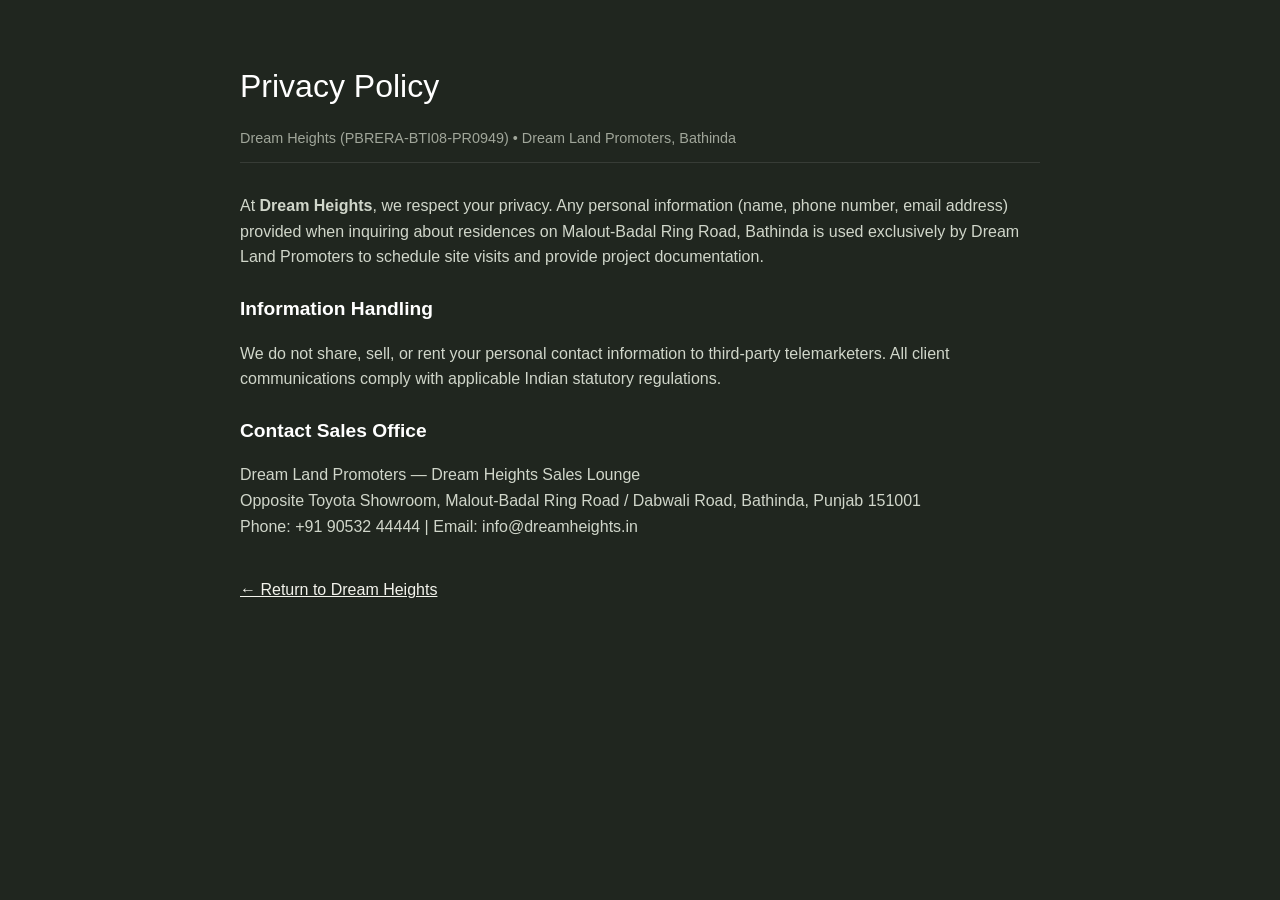
==== commit 6f982629: "chore: purge crest data and restore 1:1 dream heights codebase" ====
--- a/privacy.html
+++ b/privacy.html
@@ -3,14 +3,14 @@
 <head>
   <meta charset="utf-8"/>
   <meta name="viewport" content="width=device-width, initial-scale=1"/>
-  <title>Privacy Policy | Aura Crest Dharamkot</title>
+  <title>Privacy Policy | Dream Heights Bathinda</title>
   <style>
-    body { font-family: -apple-system, BlinkMacSystemFont, "Segoe UI", Roboto, sans-serif; background: #20261f; color: #E4DED3; line-height: 1.6; padding: 40px 20px; max-width: 800px; margin: 0 auto; }
+    body { font-family: -apple-system, BlinkMacSystemFont, "Segoe UI", Roboto, sans-serif; background: #20261f; color: #f3f3ec; line-height: 1.6; padding: 40px 20px; max-width: 800px; margin: 0 auto; }
     h1 { color: #fff; font-size: 2rem; margin-bottom: 8px; font-weight: 500; }
     p.sub { color: #a0a69a; font-size: 0.9rem; margin-bottom: 30px; border-bottom: 1px solid rgba(255,255,255,0.1); padding-bottom: 12px; }
     h2 { color: #fff; font-size: 1.2rem; margin-top: 24px; margin-bottom: 8px; }
     p { margin-bottom: 14px; color: #d0d6ca; }
-    a.back { display: inline-block; margin-top: 24px; color: #E4DED3; text-decoration: underline; }
+    a.back { display: inline-block; margin-top: 24px; color: #f3f3ec; text-decoration: underline; }
     #cursor-canvas {
       position: fixed !important;
       top: 0 !important;
@@ -35,13 +35,13 @@
 <body>
   <canvas id="cursor-canvas" class="reggae-cursor-canvas js-canvas"></canvas>
   <h1>Privacy Policy</h1>
-  <p class="sub">Aura Crest (PBRERA-BTI08-PR0949) • Dream Land Promoters, Dharamkot</p>
-  <p>At <strong>Aura Crest</strong>, we respect your privacy. Any personal information (name, phone number, email address) provided when inquiring about residences on Malout-Badal Ring Road, Dharamkot is used exclusively by Dream Land Promoters to schedule site visits and provide project documentation.</p>
+  <p class="sub">Dream Heights (PBRERA-BTI08-PR0949) • Dream Land Promoters, Bathinda</p>
+  <p>At <strong>Dream Heights</strong>, we respect your privacy. Any personal information (name, phone number, email address) provided when inquiring about residences on Malout-Badal Ring Road, Bathinda is used exclusively by Dream Land Promoters to schedule site visits and provide project documentation.</p>
   <h2>Information Handling</h2>
   <p>We do not share, sell, or rent your personal contact information to third-party telemarketers. All client communications comply with applicable Indian statutory regulations.</p>
   <h2>Contact Sales Office</h2>
-  <p>Dream Land Promoters — Aura Crest Sales Lounge<br>Opposite Toyota Showroom, Malout-Badal Ring Road / Dabwali Road, Dharamkot, Himachal Pradesh 176219<br>Phone: +91 90532 44444 | Email: info@dreamheights.in</p>
-  <a href="/" class="back">← Return to Aura Crest</a>
+  <p>Dream Land Promoters — Dream Heights Sales Lounge<br>Opposite Toyota Showroom, Malout-Badal Ring Road / Dabwali Road, Bathinda, Punjab 151001<br>Phone: +91 90532 44444 | Email: info@dreamheights.in</p>
+  <a href="/" class="back">← Return to Dream Heights</a>
   <script src="./js/gsap.min.js"></script>
   <script src="./js/cursor.js"></script>
 </body>
